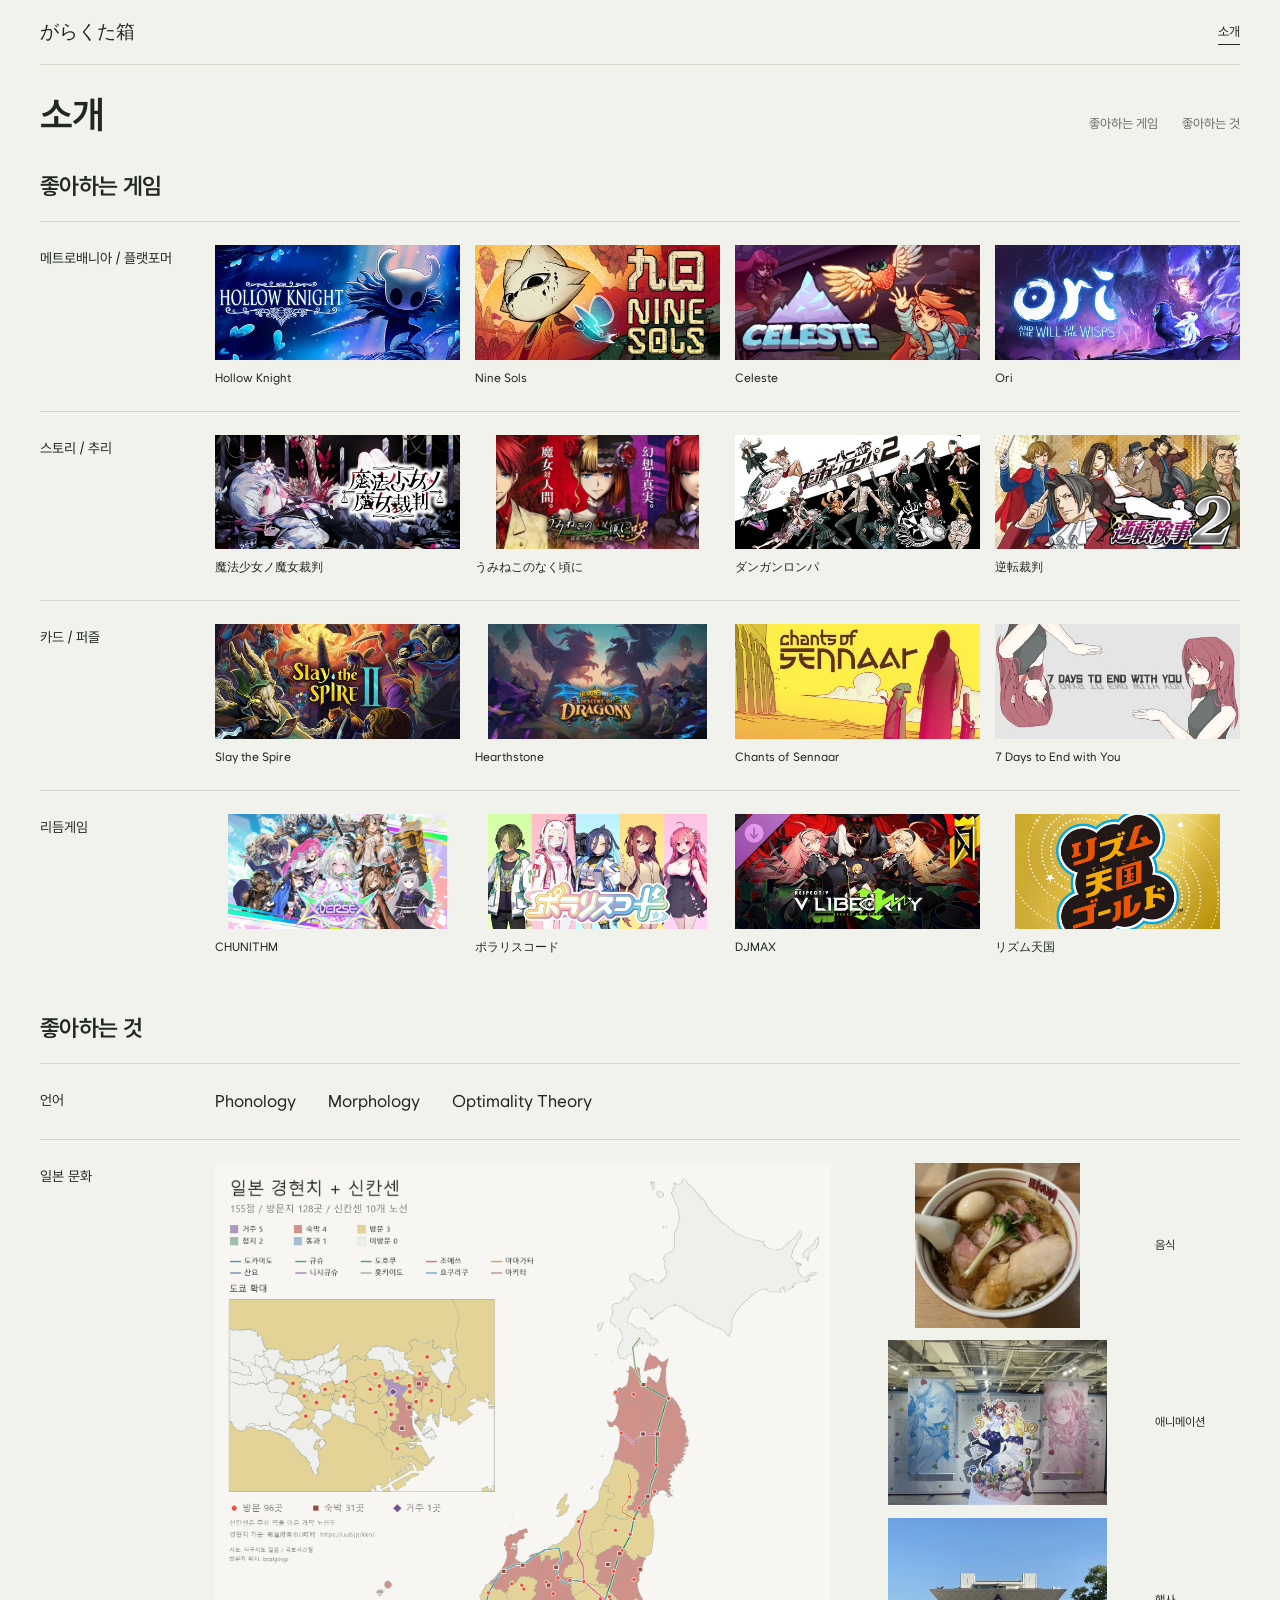
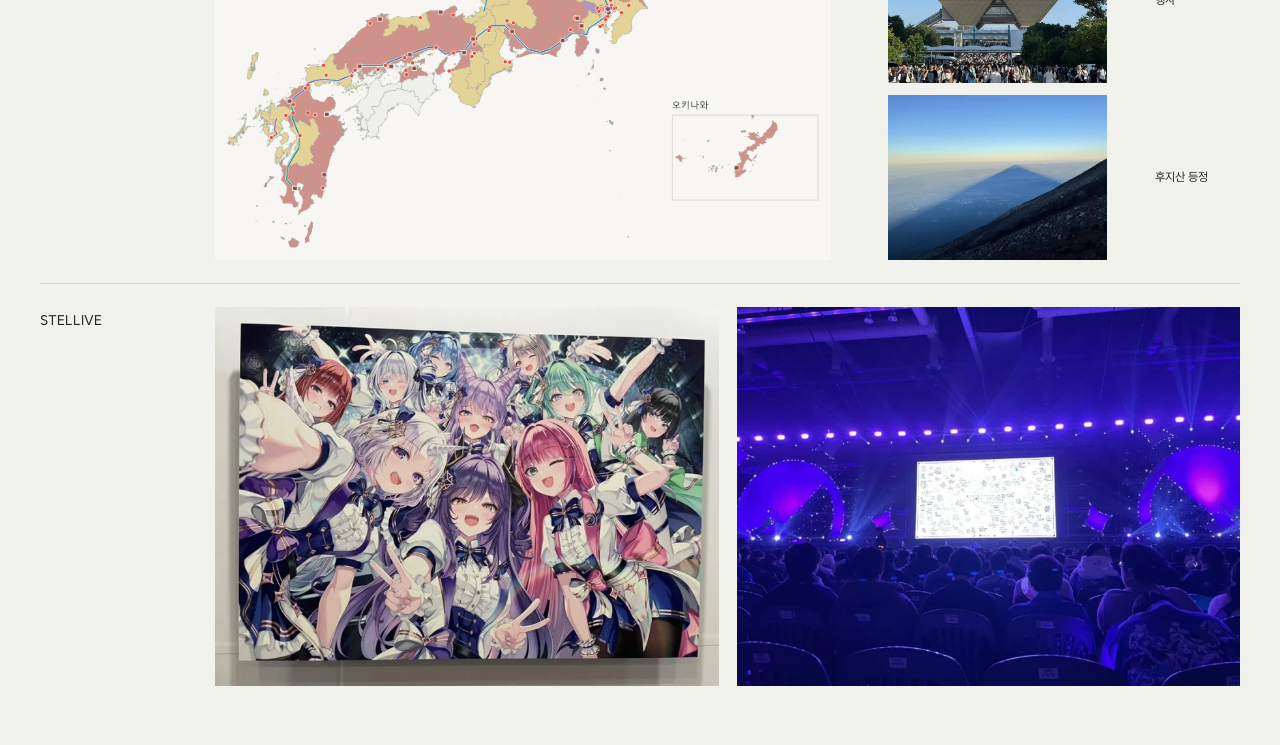
==== about/index.html @ 9c39eebb "Add visual about page and home introduction" ====
<!doctype html>
<html lang="ko">
<head>
  <meta charset="utf-8">
  <meta name="viewport" content="width=device-width, initial-scale=1">
  <meta name="theme-color" content="#f1f2ec">
  <meta name="description" content="좋아하는 게임과 언어, 여행, 일본 문화, STELLIVE.">
  <title>소개 | がらくた箱</title>
  <link rel="icon" href="../assets/favicon.svg" type="image/svg+xml">
  <link rel="stylesheet" href="../src/style.css">
  <script type="module" src="../src/app.js"></script>
</head>
<body>
  <a class="skip-link" href="#content">본문으로</a>
  <div id="app"></div>
</body>
</html>
---- src/style.css ----
@font-face{font-family:Wanted;src:url('../assets/fonts/wanted-regular.woff') format('woff');font-weight:400;font-display:swap}
@font-face{font-family:Wanted;src:url('../assets/fonts/wanted-semibold.woff') format('woff');font-weight:600;font-display:swap}

:root{
  color-scheme:light;
  --paper:#f1f2ec;--ink:#202820;--muted:#666c63;--line:#d3d7cd;
  --space:clamp(20px,3vw,48px);--gap:clamp(24px,3vw,44px);
  font-family:Wanted,'Malgun Gothic',sans-serif;
  color:var(--ink);background:var(--paper);font-synthesis:none;
}
*{box-sizing:border-box}
body{margin:0}
a{color:inherit;text-decoration:none}
button,a{-webkit-tap-highlight-color:transparent;touch-action:manipulation}
button{font:inherit;color:inherit;cursor:pointer;border:0}
img{display:block;max-width:100%}
svg{width:22px;height:22px;fill:none;stroke:currentColor;stroke-width:1.5;stroke-linecap:round;stroke-linejoin:round}
a:focus-visible,button:focus-visible{outline:2px solid var(--ink);outline-offset:5px}
h1:focus{outline:none}
h1,h2,p{margin:0}
.visually-hidden{position:absolute;width:1px;height:1px;padding:0;margin:-1px;overflow:hidden;clip-path:inset(50%);white-space:nowrap;border:0}
[hidden]{display:none!important}
.skip-link{position:fixed;left:20px;top:-60px;z-index:50;padding:12px 20px;background:var(--ink);color:white}
.skip-link:focus{top:14px}
.home,.detail,.game-navigation{width:calc(100% - var(--space)*2);max-width:1200px;margin:0 auto}
.site-footer{width:calc(100% - var(--space)*2);max-width:1200px;margin:0 auto;padding:0 0 24px;text-align:right;font-size:12px;color:var(--muted)}
.page-enter{animation:page-in .25s ease both}
@keyframes page-in{from{opacity:0;transform:translateY(5px)}to{opacity:1;transform:translateY(0)}}

/* Collection */
.home{padding:26px 0 36px}
.home-title{font-family:'Yu Gothic','Meiryo',Wanted,sans-serif;font-size:clamp(27px,3vw,36px);font-weight:600;line-height:1.4;letter-spacing:.02em;margin-bottom:24px}
.game-list{list-style:none;margin:0;padding:0}
.game-row{position:relative;border-bottom:1px solid var(--line)}
.game-row:first-child{border-top:1px solid var(--line)}
.game-row::before{content:'';position:absolute;inset:0;background:var(--game-color);opacity:0;pointer-events:none;transition:opacity .18s}
.game-row:hover::before,.game-row:focus-within::before{opacity:.16}
.game-link{min-width:0;width:100%;padding:12px 20px;display:grid;grid-template-columns:160px minmax(0,1fr) 24px;align-items:center;gap:28px;position:relative;z-index:1}
.game-link:focus-visible{outline-offset:-3px}
.game-image{display:block;position:relative;width:100%;aspect-ratio:var(--shot-ratio);overflow:hidden}
.game-image img{position:absolute;left:var(--shot-left);top:var(--shot-top);width:var(--shot-width);height:var(--shot-height);max-width:none}
.game-label{display:grid;gap:8px;min-width:0}
.game-name{font-size:clamp(24px,2.3vw,32px);font-weight:600;letter-spacing:-.9px;line-height:1.2;word-break:keep-all}
.game-genre{font-size:13px;color:var(--muted);letter-spacing:-.2px;line-height:1.5}
.game-row:has(.quick-play) .game-label{padding-right:110px}
.row-arrow{opacity:.35;transition:opacity .18s,transform .18s}
.game-row:hover .row-arrow,.game-row:focus-within .row-arrow{opacity:1;transform:translateX(3px)}
.quick-play{position:absolute;right:64px;top:50%;transform:translateY(-50%);min-height:44px;font-size:13px;display:flex;gap:10px;align-items:center;z-index:2}
.quick-play:hover{text-decoration:underline;text-underline-offset:4px}
.quick-play span{font-size:15px}
.upcoming-row{display:flex;align-items:center;gap:28px;padding:18px 20px;border-bottom:1px solid var(--line);color:var(--muted);font-size:17px;letter-spacing:-.2px}
.upcoming-mark{width:160px;display:grid;place-items:center;padding:8px 0}
.upcoming-mark svg{width:20px;height:20px;stroke-width:1;opacity:.5}
.about-row{--game-color:#d3d7cd;border-top:1px solid var(--line)}
.about-row+.game-list>.game-row:first-child{border-top:0}
.about-thumbnail{width:100%;height:auto;aspect-ratio:16/9;object-fit:cover;object-position:center 46%}

/* Game navigation */
.game-navigation{display:flex;gap:clamp(24px,3vw,45px);border-bottom:1px solid var(--line);height:57px;align-items:stretch}
.game-tabs{display:flex;gap:clamp(23px,2.7vw,40px);overflow-x:auto;scrollbar-width:none;flex:1;min-width:0;align-items:stretch;white-space:nowrap}
.game-tabs::-webkit-scrollbar{display:none}
.game-tabs a{display:flex;align-items:center;font-size:13px;position:relative;color:var(--muted);flex-shrink:0;transition:color .2s}
.game-tabs a:hover,.game-tabs a[aria-current]{color:var(--ink)}
.game-tabs a[aria-current]::after{content:'';position:absolute;bottom:0;left:0;right:0;height:2px;background:var(--ink)}
.game-tabs a:focus-visible{outline-offset:-4px}
.back-home{font-size:12px;color:var(--ink);display:flex;align-items:center;gap:10px;font-weight:600;flex-shrink:0;white-space:nowrap}
.back-home:hover{text-decoration:underline;text-underline-offset:4px}

/* Description | Screenshots, then the full-width manual */
.detail{--detail-columns:minmax(280px,.9fr) minmax(0,1.25fr);padding:26px 0 34px;display:grid;grid-template-columns:var(--detail-columns);gap:26px var(--gap);align-items:start}
.game-copy{min-width:0;padding-top:5px;grid-column:1;grid-row:1}
.game-copy h1{font-size:clamp(29px,3vw,43px);line-height:1.1;letter-spacing:-1.4px;font-weight:600;text-wrap:balance;overflow-wrap:anywhere}
.detail-genre{font-size:13px;line-height:1.5;color:var(--muted);margin-top:10px}
.description{font-size:15px;line-height:1.9;color:#4f584e;word-break:keep-all;white-space:pre-line;margin-top:21px;max-width:650px}
.play-area{margin-top:23px;display:flex;align-items:center;gap:18px;flex-wrap:wrap}
.play-button{background:var(--ink);color:var(--paper);min-width:145px;height:49px;padding:0 21px;display:inline-flex;justify-content:space-between;align-items:center;gap:40px;font-size:14px;transition:background .2s,color .2s}
.play-button:hover{background:var(--game-color);color:var(--ink)}
.play-context{font-size:12px;color:var(--muted)}
.play-status{margin-top:23px;color:var(--muted);font-size:12px}
.gallery{min-width:0;grid-column:2;grid-row:1}
.gallery-stage{display:block;width:100%;position:relative;padding:0;background:transparent;aspect-ratio:var(--shot-ratio);overflow:hidden}
.gallery-picture{position:absolute;left:var(--shot-left);top:var(--shot-top);width:var(--shot-width);height:var(--shot-height);max-width:none}
.thumbnails{display:flex;gap:10px;margin-top:10px;padding:3px 0;flex-wrap:wrap;align-items:flex-start}
.thumbnails button{width:clamp(76px,8vw,108px);aspect-ratio:var(--shot-ratio);position:relative;padding:0;background:transparent;overflow:hidden;outline-offset:3px}
.thumbnails img{position:absolute;left:var(--shot-left);top:var(--shot-top);width:var(--shot-width);height:var(--shot-height);max-width:none}
.thumbnails button[aria-pressed=true]::after{content:'';position:absolute;inset:0;border:2px solid var(--ink);pointer-events:none}
.expand-icon{position:absolute;bottom:12px;right:12px;background:var(--paper);width:32px;height:32px;display:grid;place-items:center;opacity:0;transform:translateY(3px);transition:opacity .2s,transform .2s}
.gallery-stage:hover .expand-icon,.gallery-stage:focus-visible .expand-icon{opacity:1;transform:translateY(0)}
.icon-button{background:transparent;width:34px;height:34px;font-size:23px;line-height:1;display:grid;place-items:center;transition:background .2s}
.icon-button:hover{background:#e1e5da}

/* The manual stays visible; instructions and key bindings each appear once. */
.manual{grid-column:1/-1;border-top:1px solid var(--line);min-width:0}
.manual-heading{display:flex;align-items:center;justify-content:space-between;gap:20px;padding:18px 0 19px}
.manual h2{font-size:19px;letter-spacing:-.5px;font-weight:600}
.manual-body{display:grid;grid-template-columns:var(--detail-columns);gap:var(--gap);align-items:start}
.manual-body.flow-only{display:block;max-width:900px}
.manual-flow{min-width:0}
.manual-flow ol{margin:0;padding:0;list-style:none;counter-reset:steps}
.manual-flow li{counter-increment:steps;position:relative;font-size:14px;line-height:1.8;padding-left:27px;margin-bottom:14px;word-break:keep-all}
.manual-flow li::before{content:counter(steps);position:absolute;left:0;top:0;color:#7a8473;font-size:12px}
.tip{font-size:12px;line-height:1.8;color:var(--muted);word-break:keep-all;margin-top:18px}
.controls{margin:0}
.controls>div{display:grid;grid-template-columns:minmax(125px,.65fr) minmax(0,1.35fr);gap:17px;padding:10px 0;border-bottom:1px solid var(--line);align-items:center}
.controls>div:first-child{padding-top:0}
.controls dt{display:flex;gap:4px;flex-wrap:wrap}
.controls dd{margin:0;color:#56604f;font-size:13px;line-height:1.6;word-break:keep-all}
kbd{font-family:inherit;display:inline-flex;align-items:center;min-height:25px;padding:3px 7px;background:#e4e7dd;border:1px solid #d6dbcd;border-radius:3px;font-size:12px;line-height:1.35;white-space:nowrap}
.pointer-input{font-size:12px;line-height:1.6;align-self:center}
.pointer-input+.pointer-input::before{content:'/';margin:0 6px;color:var(--muted)}
.rhythm-guide{max-width:1160px;margin:auto;font-size:14px;line-height:1.75;word-break:keep-all}
.rhythm-guide h3{margin:0 0 12px;font-size:16px;font-weight:600}
.guide-start{margin-bottom:22px;color:var(--muted)}
.guide-basic{display:grid;grid-template-columns:1fr 1fr;gap:28px;align-items:center}
.guide-basic img,.guide-lessons img{width:100%;height:auto}
.guide-basic p+p{margin-top:12px}
.note-inputs{padding:24px 0;border-bottom:1px solid var(--line)}
.note-inputs dl{display:grid;grid-template-columns:repeat(4,minmax(0,1fr));gap:20px;margin:20px 0 12px}
.note-inputs dl>div{min-width:0}
.note-inputs dt{display:flex;flex-direction:column;gap:12px}
.note-label{font-size:12px;color:var(--muted)}
.note-inputs dd{display:flex;align-items:center;gap:6px;margin:6px 0 0;font-size:13px;min-height:28px;flex-wrap:wrap}
.input-join{color:var(--muted);font-size:12px}
.note-symbol{height:40px;display:flex;align-items:center;position:relative;width:160px;max-width:100%;padding:0 14px;background:#0e0e12;color:#eeeef4}
.note-symbol::before{content:'';height:9px;width:100%;background:currentColor}
.note-symbol i{position:absolute;left:50%;top:50%;transform:translate(-50%,-50%)}
.note-chord{color:#ffdc80}
.note-chord i{width:28px;height:25px;background:currentColor}
.note-chord i::before,.note-chord i::after{content:'';position:absolute;top:6px;width:3px;height:13px;background:var(--ink)}
.note-chord i::before{left:8px}.note-chord i::after{right:8px}
.note-click{color:#ffad79}
.note-click i{width:21px;height:21px;background:currentColor;border:3px solid var(--ink);transform:translate(-50%,-50%) rotate(45deg)}
.note-catch{color:#78dbc0}
.note-catch i{width:23px;height:23px;background:currentColor;border:6px solid var(--ink);border-radius:50%}
.guide-hint{font-size:12px;color:var(--muted)}
.guide-lessons{display:grid;grid-template-columns:1fr 1fr;gap:28px;padding:24px 0}
.guide-lessons img{margin-bottom:12px}
.guide-footer{border-top:1px solid var(--line);padding:20px 0 0;color:var(--muted);font-size:12px}
.guide-shortcuts{display:flex;gap:25px;flex-wrap:wrap;margin:0 0 14px;color:var(--ink)}
.guide-shortcuts>div{display:flex;gap:10px;align-items:center}.guide-shortcuts dd{margin:0}
.guide-footer p+p{margin-top:8px}

/* Image viewer */
.modal-open{overflow:hidden}
.lightbox{border:0;padding:0;background:#111513;color:#f1f2ec;width:min(1440px,96vw);max-width:96vw;max-height:95dvh;overflow:auto}
.lightbox::backdrop{background:#111513ee;backdrop-filter:blur(8px)}
.lightbox-toolbar{display:flex;align-items:center;justify-content:flex-end;gap:8px;padding:10px 18px}
.lightbox-toolbar .icon-button:hover{background:#35402f}
.lightbox-close{display:flex;align-items:center;gap:30px;background:none;color:inherit;font-size:13px;padding:10px 5px 10px 20px;margin-left:15px}
.lightbox-close span{font-size:23px}
.lightbox-image{position:relative;overflow:hidden;aspect-ratio:var(--shot-ratio);width:min(100%,calc((93dvh - 65px)*var(--shot-aspect)));margin:0 auto}
.lightbox-image img{position:absolute;left:var(--shot-left);top:var(--shot-top);width:var(--shot-width);height:var(--shot-height);max-width:none}
.missing{margin:50px var(--space)}
.missing h1{font-size:30px;margin-bottom:25px}
.missing a{text-decoration:underline;text-underline-offset:6px}

@media(min-width:1700px){
  .game-name{font-size:31px}
}
@media(max-width:1000px){
  .game-name{font-size:24px}
  .game-genre{font-size:12px}
  .game-tabs{gap:24px}
  .game-tabs a{font-size:12px}
  .detail{--detail-columns:minmax(250px,.9fr) minmax(0,1.25fr)}
  .game-copy h1{font-size:34px}
  .description{font-size:14px;line-height:1.85;margin-top:16px}
  .controls>div{grid-template-columns:minmax(100px,.8fr) minmax(0,1.2fr);gap:12px}
}
@media(max-width:740px){
  :root{--space:20px;--gap:24px}
  .home{padding-top:22px}
  .game-link{grid-template-columns:104px minmax(0,1fr);gap:14px;padding:14px 0}
  .game-label{gap:7px}
  .game-row:has(.quick-play) .game-label{padding-right:0}
  .game-row:has(.quick-play) .game-genre{padding-right:76px}
  .game-name{font-size:20px;letter-spacing:-.6px}
  .quick-play{top:auto;bottom:9px;right:0;transform:none;min-height:36px;font-size:12px}
  .row-arrow{display:none}
  .upcoming-row{gap:14px;padding:16px 0;font-size:15px}
  .upcoming-mark{width:104px;flex-shrink:0}
  .game-navigation{height:52px;gap:24px}
  .game-tabs{gap:24px}
  .detail{display:flex;flex-direction:column;padding:24px 0 30px;gap:24px}
  .game-copy,.gallery,.manual{width:100%}
  .game-copy{padding:0}
  .game-copy h1{font-size:33px;letter-spacing:-1.2px;text-wrap:initial}
  .description{max-width:none;font-size:14px;line-height:1.8;margin-top:15px}
  .play-area{margin-top:19px}
  .expand-icon{opacity:1;width:28px;height:28px;bottom:8px;right:8px}
  .expand-icon svg{width:18px;height:18px}
  .manual-heading{padding:17px 0}
  .manual h2{font-size:18px}
  .manual-body{display:flex;flex-direction:column;gap:20px}
  .manual-flow li{font-size:14px;margin-bottom:11px}
  .tip{font-size:13px;margin-top:14px}
  .controls{width:100%}
  .controls>div{grid-template-columns:minmax(112px,1fr) minmax(0,1.3fr);gap:13px}
  .controls dd{font-size:14px}
  .pointer-input,kbd{font-size:13px}
  .guide-basic,.guide-lessons{grid-template-columns:1fr;gap:22px}
  .guide-start{font-size:14px}
  .note-inputs dl{grid-template-columns:repeat(2,minmax(0,1fr));gap:24px 20px}
  .guide-basic p,.guide-lessons p{font-size:14px}
  .guide-hint,.guide-footer,.note-label{font-size:13px}
  .lightbox{width:100vw;max-width:100vw}
  .lightbox-toolbar{padding:8px 12px}
  .lightbox-close{gap:20px}
}
@media(max-width:380px){
  .game-link{grid-template-columns:88px minmax(0,1fr);gap:12px}
  .game-name{font-size:19px}
  .upcoming-mark{width:88px}
  .game-row:has(.quick-play) .game-genre{padding-right:68px}
}
@media(prefers-reduced-motion:reduce){*,*::before,*::after{animation:none!important;transition:none!important;scroll-behavior:auto!important}}

/* About: images and short labels, with the same paper as the game collection. */
.about-header,.about{width:calc(100% - var(--space)*2);max-width:1200px;margin:0 auto}
.about-header{display:flex;align-items:center;justify-content:space-between;min-height:65px;border-bottom:1px solid var(--line);font-size:13px}
.about-header>a:first-child{font-family:'Yu Gothic','Meiryo',sans-serif;font-size:19px;font-weight:600}
.about-header>a:last-child{border-bottom:1px solid var(--ink);padding:5px 0}
.about{padding:27px 0 36px}
.about-heading{display:flex;align-items:baseline;justify-content:space-between;gap:24px;margin-bottom:35px}
.about-heading h1{font-size:38px;font-weight:600;letter-spacing:-1px}
.about-heading nav{display:flex;gap:24px;font-size:13px;color:var(--muted)}
.about-heading nav a:hover{color:var(--ink);text-decoration:underline;text-underline-offset:5px}
.about h2{font-size:23px;font-weight:600;letter-spacing:-.6px;margin-bottom:21px}
.about h3{font-size:14px;font-weight:400;line-height:1.7;margin:0;word-break:keep-all}
.taste-row,.interest-row{display:grid;grid-template-columns:150px minmax(0,1fr);gap:25px;padding:23px 0;border-top:1px solid var(--line)}
.taste-row h3,.interest-row h3{padding-top:2px}
.taste-grid{display:grid;grid-template-columns:repeat(4,minmax(0,1fr));gap:15px}
.taste-item{min-width:0;display:block}
.taste-art{display:block;aspect-ratio:460/215;overflow:hidden}
.taste-art img{width:100%;height:100%;object-fit:contain;object-position:center}
.taste-art--kenji{position:relative}
.taste-art--kenji>img:first-child{object-fit:cover;object-position:center top}
.taste-art--kenji .taste-logo{position:absolute;right:3%;bottom:3%;width:58%;height:auto}
.taste-name{font-size:12px;line-height:1.5;display:block;margin-top:9px;overflow-wrap:anywhere}
.taste-name[lang=ja]{font-family:'Yu Gothic','Meiryo',sans-serif}
.interests{margin-top:34px}
.language-terms{display:flex;flex-wrap:wrap;gap:12px 32px;list-style:none;margin:0;padding:0;font-size:17px;line-height:1.7}
.about figure{margin:0;min-width:0}
.about figcaption{font-size:12px;line-height:1.6;margin-top:9px}
.interest-picture button{display:block;width:100%;padding:0;background:transparent;cursor:zoom-in}
.interest-picture img{width:100%;height:auto}
.interest-picture button:hover{outline:1px solid var(--muted);outline-offset:4px}
.culture-layout{display:grid;grid-template-columns:minmax(0,1.6fr) minmax(240px,1fr);gap:24px;align-items:stretch}
.culture-layout>.travel-map{align-self:center}
.culture-side{display:grid;grid-template-rows:repeat(4,minmax(0,1fr));gap:12px;min-height:0}
.culture-side .interest-picture{display:grid;grid-template-columns:minmax(0,1fr) 85px;gap:15px;align-items:center;min-height:0}
.culture-side button{height:100%;min-height:0;display:flex;align-items:center;justify-content:center;overflow:hidden}
.culture-side img{width:auto;height:auto;max-width:100%;max-height:165px;object-fit:contain}
.culture-side .food-square button{width:min(100%,165px);height:auto;justify-self:center;align-self:center}
.culture-side .food-square img{width:100%;height:auto;max-height:none;aspect-ratio:1;object-fit:cover;object-position:50% 100%;transform:scale(1.12);transform-origin:center 38%}
.culture-side figcaption{margin:0;word-break:keep-all}
.stellive-grid{display:grid;grid-template-columns:repeat(2,minmax(0,1fr));gap:18px;align-items:start}
.stellive-grid figcaption:empty{display:none}
.favorites,.interests{scroll-margin-top:24px}
.about-viewer{border:0;padding:0;background:var(--paper);color:var(--ink);width:min(1400px,96vw);max-width:96vw;height:94dvh;max-height:94dvh;overflow:hidden}
.about-viewer::backdrop{background:#172018d9;backdrop-filter:blur(6px)}
.viewer-toolbar{height:56px;display:flex;align-items:center;gap:22px;padding:0 20px;border-bottom:1px solid var(--line);font-size:13px}
.viewer-title{margin-right:auto;font-weight:600}
.viewer-toolbar button{background:transparent;padding:10px 0;white-space:nowrap}
.viewer-toolbar button:hover{text-decoration:underline;text-underline-offset:4px}
.viewer-canvas{height:calc(100% - 56px);overflow:auto;display:flex;align-items:center;justify-content:center;padding:12px;overscroll-behavior:contain}
.viewer-canvas img{display:block;max-width:100%;max-height:100%;width:auto;height:auto;flex:none}
.viewer-canvas.is-zoomed{display:block;cursor:grab}
.viewer-canvas.is-zoomed img{max-width:none;max-height:none;width:1600px;height:auto}
.viewer-canvas.is-dragging{cursor:grabbing}
@media(max-width:1000px){
  .taste-row,.interest-row{grid-template-columns:125px minmax(0,1fr);gap:20px}
  .taste-grid{gap:12px}
  .about h3{font-size:13px}
}
@media(max-width:740px){
  .about-header{min-height:56px}
  .about{padding-top:22px}
  .about-heading{margin-bottom:29px;gap:15px}
  .about-heading h1{font-size:32px}
  .about-heading nav{gap:16px;font-size:12px}
  .about h2{font-size:21px;margin-bottom:17px}
  .taste-row,.interest-row{grid-template-columns:1fr;gap:14px;padding:20px 0}
  .about h3{font-size:14px}
  .taste-grid{grid-template-columns:repeat(2,minmax(0,1fr));gap:18px 14px}
  .taste-name,.about figcaption{font-size:12px}
  .language-terms{font-size:15px;gap:8px 24px}
  .culture-layout{grid-template-columns:1fr;gap:18px}
  .culture-side{grid-template-columns:repeat(2,minmax(0,1fr));grid-template-rows:auto;gap:18px 14px}
  .culture-side .interest-picture{display:flex;flex-direction:column;gap:9px;align-items:stretch}
  .culture-side button{height:145px}
  .culture-side img{max-height:145px}
  .stellive-grid{grid-template-columns:1fr}
  .viewer-toolbar{gap:16px;padding:0 12px}
  .viewer-title{max-width:35%;overflow:hidden;text-overflow:ellipsis;white-space:nowrap}
  .viewer-canvas{padding:8px}
}
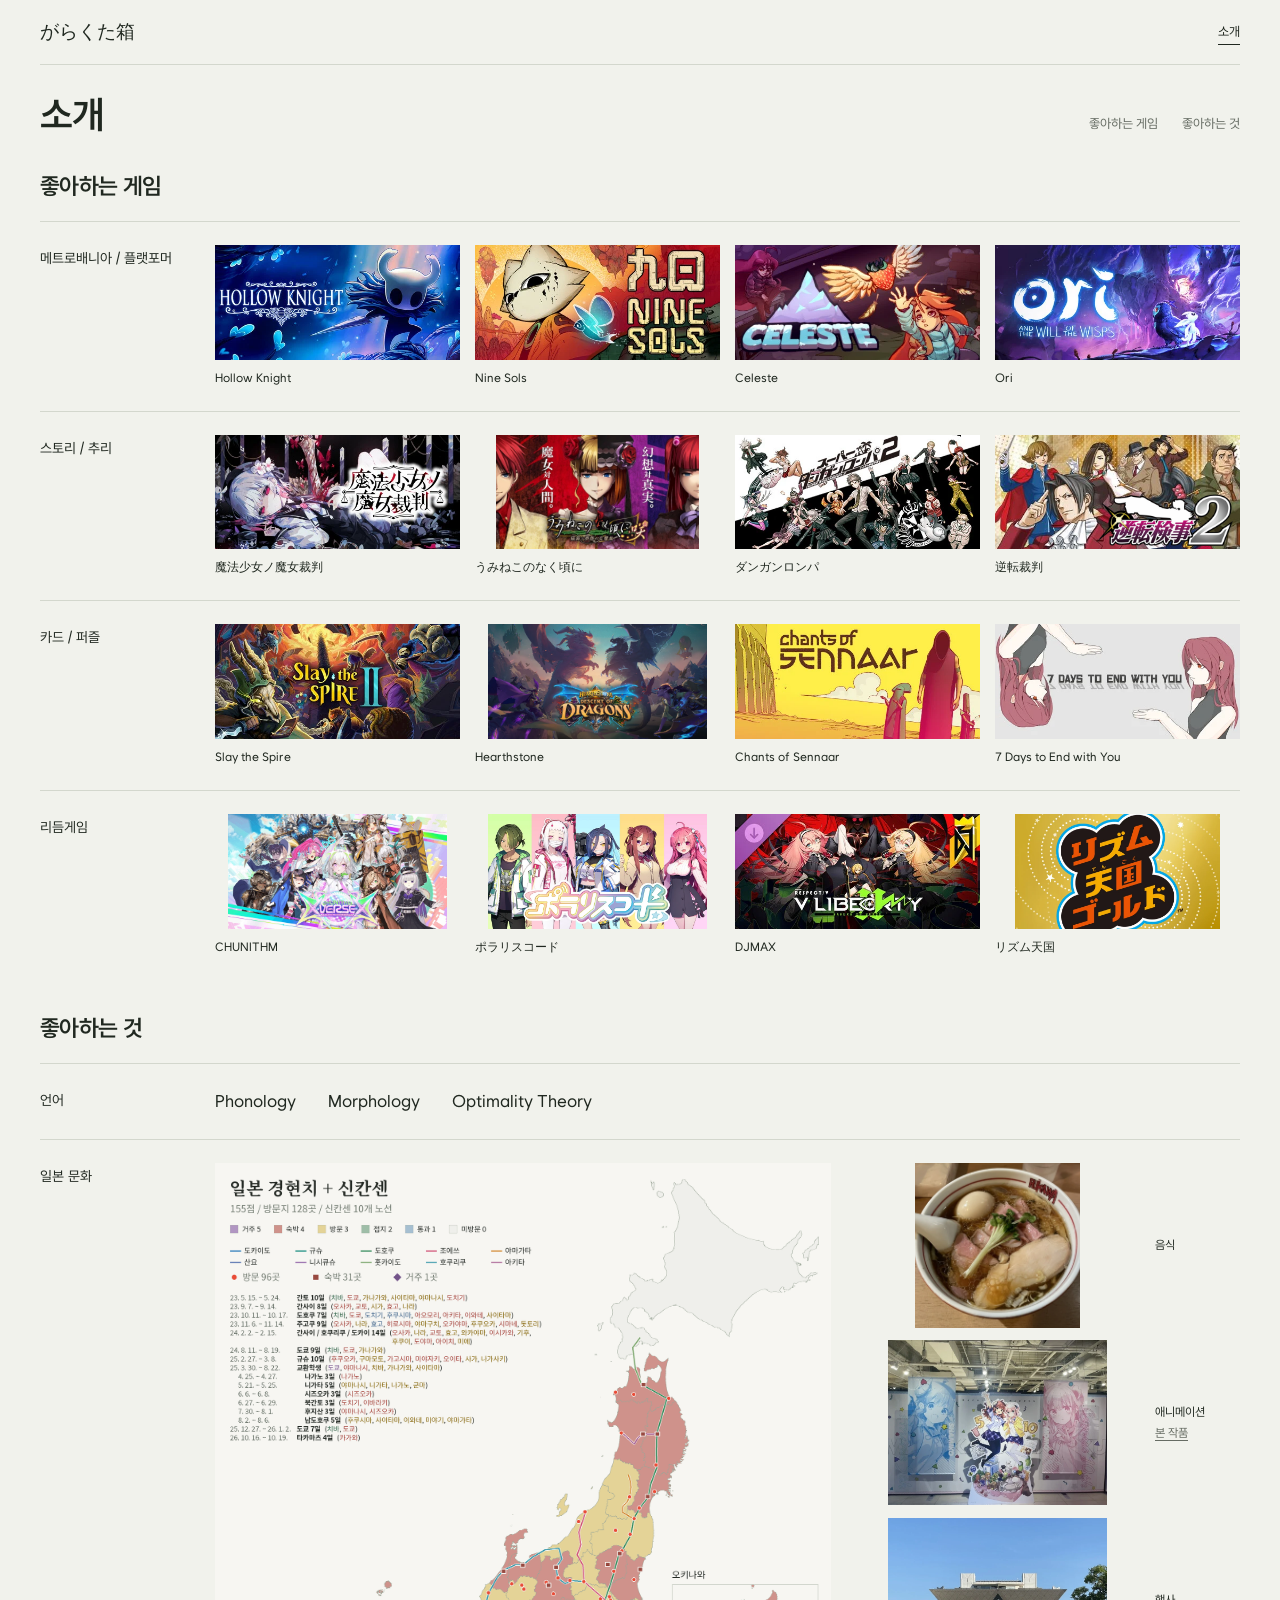
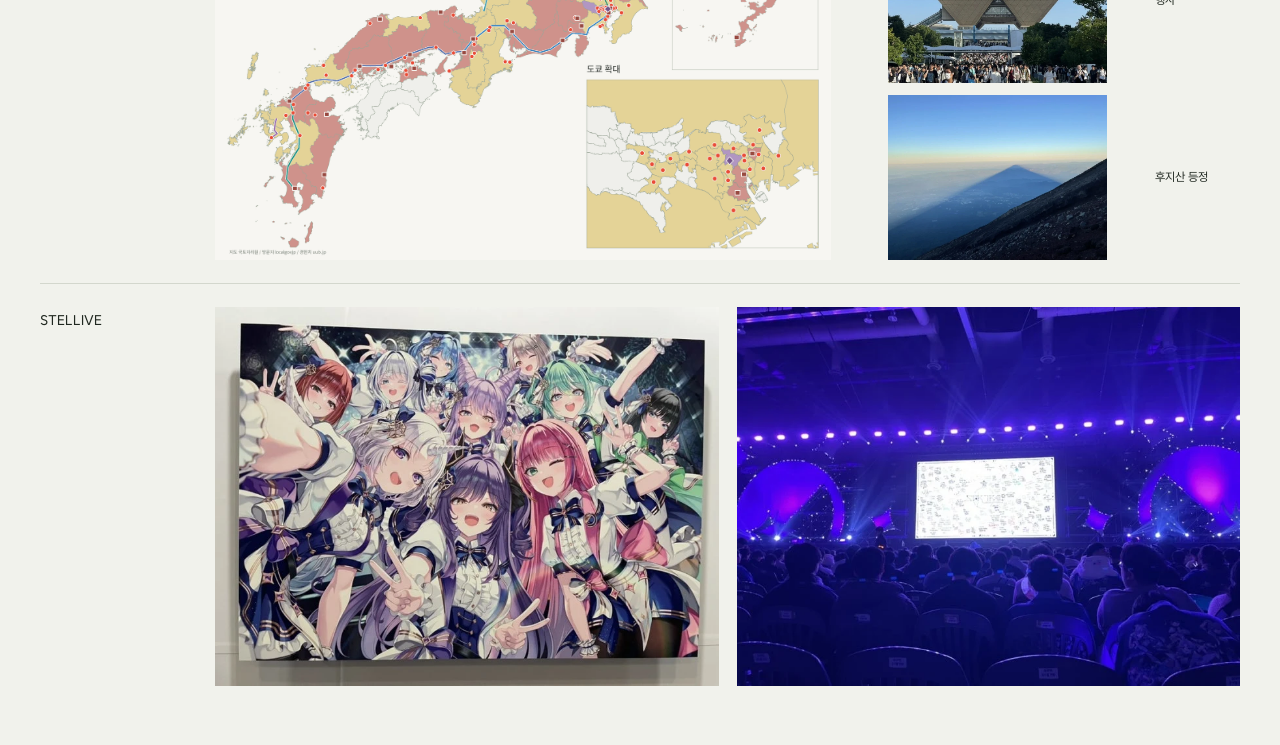
==== commit f3325e3e: "Add anime viewing records and poster gallery" ====
--- a/about/index.html
+++ b/about/index.html
@@ -7,7 +7,7 @@
   <meta name="description" content="좋아하는 게임과 언어, 여행, 일본 문화, STELLIVE.">
   <title>소개 | がらくた箱</title>
   <link rel="icon" href="../assets/favicon.svg" type="image/svg+xml">
-  <link rel="stylesheet" href="../src/style.css">
+  <link rel="stylesheet" href="../src/style.css?v=anime-record">
   <script type="module" src="../src/app.js"></script>
 </head>
 <body>
--- a/src/style.css
+++ b/src/style.css
@@ -99,6 +99,89 @@
 .manual-flow ol{margin:0;padding:0;list-style:none;counter-reset:steps}
 .manual-flow li{counter-increment:steps;position:relative;font-size:14px;line-height:1.8;padding-left:27px;margin-bottom:14px;word-break:keep-all}
 .manual-flow li::before{content:counter(steps);position:absolute;left:0;top:0;color:#7a8473;font-size:12px}
+.rewind-example{
+  display:grid;grid-template-columns:var(--detail-columns);grid-template-rows:auto 1fr;
+  grid-template-areas:"copy demo" "controls demo";gap:12px var(--gap);align-items:start;
+  margin:0 0 28px;padding:0 0 24px;border-bottom:1px solid var(--line);
+  --rewind-piece:#293d4b;--rewind-floor:#f4f6f1;--rewind-mechanism:#52665a;
+}
+.rewind-copy,.rewind-demo{min-width:0}
+.rewind-copy{grid-area:copy}
+.rewind-demo{grid-area:demo}
+.rewind-controls{grid-area:controls;min-width:0}
+.rewind-copy h3{margin:0 0 10px;font-size:18px;font-weight:600}
+.rewind-copy p,.rewind-status{font-size:14px;line-height:1.65;color:#4f584e;word-break:keep-all;overflow-wrap:anywhere}
+.rewind-legend{display:flex;flex-wrap:wrap;align-items:center;gap:8px 20px;list-style:none;margin:16px 0 0;padding:0;color:#4f584e;font-size:13px}
+.rewind-legend li{display:flex;align-items:center;gap:5px}
+.rewind-legend svg{display:block;width:24px;height:27px}
+.rewind-board{display:block;width:100%;height:auto;aspect-ratio:520/202;background:#e2e8e0}
+.rewind-tile{fill:var(--rewind-floor);stroke:#b8c5ba;stroke-width:1}
+.rewind-start{stroke:#78897c;stroke-width:1.5;stroke-dasharray:2 4}
+.rewind-wire{stroke:#87998c;stroke-width:1.5;stroke-dasharray:3 5}
+.rewind-board.is-open .rewind-wire{stroke:var(--rewind-mechanism);stroke-width:2;stroke-dasharray:none}
+.rewind-player{fill:var(--rewind-piece);stroke:var(--rewind-piece);stroke-width:1.3}
+.rewind-clone{fill:#e2e8e0;stroke:var(--rewind-piece);stroke-width:1.7;stroke-dasharray:3 2.3}
+.rewind-plate-base{fill:var(--rewind-mechanism);stroke:none}
+.rewind-plate-spring{stroke:var(--rewind-mechanism);stroke-width:2}
+.rewind-plate-cap{fill:#bdd0bf;stroke:var(--rewind-mechanism);stroke-width:1.5}
+.rewind-door-frame{stroke:var(--rewind-mechanism);stroke-width:3.5}
+.rewind-door-leaf{fill:#a6b8aa;stroke:var(--rewind-mechanism);stroke-width:1.4}
+.rewind-token,.rewind-plate-cap,.rewind-door-leaf{transition:transform .18s ease-out}
+.rewind-board.is-open .rewind-plate-cap{transform:translateY(5px)}
+.rewind-board.is-open .rewind-door-left{transform:translateX(-17px)}
+.rewind-board.is-open .rewind-door-right{transform:translateX(17px)}
+.rewind-log{display:grid;grid-template-columns:6em minmax(0,1fr);align-items:center;gap:7px;min-height:30px;margin-top:10px;font-size:13px;color:var(--muted)}
+.rewind-log ol{display:flex;gap:4px;list-style:none;padding:0;margin:0}
+.rewind-log li{display:flex;align-items:center;justify-content:space-between;width:40px;min-height:27px;padding:0 6px;background:#e2e8e4;color:var(--ink)}
+.rewind-log .is-replayed{background:#cfdfd4;color:#254831}
+.rewind-log .is-replayed::after{content:'';width:8px;height:4px;border-left:1.5px solid;border-bottom:1.5px solid;transform:rotate(-45deg)}
+.rewind-status{margin:7px 0 10px;min-height:2lh}
+.rewind-actions{display:grid;grid-template-columns:minmax(0,11em) auto;justify-content:start;gap:8px;font-size:13px}
+.rewind-actions button{padding:8px 11px;min-height:44px;background:#dee6df;word-break:keep-all}
+.rewind-actions [data-rewind-next]{background:var(--rewind-piece);color:#fff}
+.rewind-actions button:hover{box-shadow:inset 0 0 0 1px currentColor}
+@media(max-width:740px){
+  .rewind-example{grid-template-columns:minmax(0,1fr);grid-template-rows:auto;grid-template-areas:"copy" "demo" "controls";gap:14px}
+  .rewind-legend{margin-top:9px}
+  .rewind-token use{transform:scale(1.18)}
+}
+.screenshot-walkthrough{display:grid;grid-template-columns:repeat(3,minmax(0,1fr));gap:16px;margin:0;padding:0;list-style:none}
+.screenshot-walkthrough figure{margin:0}
+.screenshot-walkthrough img{width:100%;height:auto}
+.screenshot-walkthrough figcaption{margin-top:9px;font-size:14px;line-height:1.6;word-break:keep-all}
+.screenshot-walkthrough h3{margin:0 0 6px;font-size:15px}
+.walkthrough-keys{display:flex;gap:4px;margin-bottom:6px}
+@media(max-width:680px){.screenshot-walkthrough{grid-template-columns:1fr}}
+.project-credit{grid-column:1/-1;color:var(--muted);font-size:12px;line-height:1.6}
+.manual-flow li,.tip,.rhythm-guide p,.screenshot-walkthrough figcaption p,.rewind-copy p,.rewind-status,.word-example-copy p,.word-feedback{white-space:pre-line}
+.word-example{display:grid;grid-template-columns:minmax(0,1fr) minmax(0,1.35fr);gap:var(--gap);align-items:center}
+.word-example-copy{font-size:14px;line-height:1.75;word-break:keep-all}
+.word-example-copy p+p{margin-top:12px;color:var(--muted)}
+.word-example-board{min-width:0;padding:clamp(12px,2.2vw,24px);background:#e4eef6}
+.word-path{display:grid;grid-template-columns:repeat(2,minmax(0,1fr) minmax(15px,.42fr)) minmax(0,1fr);align-items:center;max-width:500px;margin:0 auto}
+.word-card{display:grid;grid-template-rows:1fr auto;align-items:center;min-width:0;min-height:74px;padding:7px 3px 0;background:#fbfcff;border:1px solid #b3cbdc;border-radius:5px;color:#243747;text-align:center}
+.word-card-icon{font:clamp(22px,3vw,33px)/1.25 'Segoe UI Emoji','Apple Color Emoji',sans-serif}
+.word-card-name{font-size:13px;font-weight:600;background:#c4dbed;padding:3px 0;border-radius:2px}
+.word-slot{background:transparent;border:1px dashed #7698b0;place-content:center;grid-template-rows:auto auto;color:#52748b;font-size:13px}
+.word-slot:has(.word-card-name){background:#fbfcff;place-content:stretch;grid-template-rows:1fr auto;border-style:solid}
+.word-edge{height:2px;background:#adc3d5;display:grid;place-items:center}
+[data-result=connected] .word-edge{background:#26704e}
+[data-result=broken] .word-edge{background:none;border-top:2px dashed #9a4a4b}
+[data-result] .word-edge::after{display:grid;place-items:center;width:17px;height:17px;margin-top:-8px;background:#e4eef6;font-size:13px;font-weight:600}
+[data-result=connected] .word-edge::after{content:"✓";color:#1d5e41}
+[data-result=broken] .word-edge::after{content:"×";color:#903b3c;margin-top:-9px}
+.word-feedback{min-height:2.8em;padding:8px 0 0;text-align:center;font-size:13px;line-height:1.5;word-break:keep-all}
+.word-hand{display:flex;justify-content:center;align-items:end;gap:8px}
+.word-hand .word-card{width:64px;min-height:58px}
+.word-hand .word-card-icon{font-size:22px}
+.word-hand .word-card,.word-slot:has(.word-card-name){cursor:grab;touch-action:none;user-select:none}
+.word-hand .word-card[aria-pressed=true]{background:transparent;border-style:dashed;opacity:.55;cursor:default}
+.word-hand .word-card[aria-pressed=true] span{visibility:hidden}
+.word-slot.is-drop-target,.word-hand.is-drop-target{outline:2px solid #2e566e;outline-offset:3px}
+.word-drag-card{position:fixed;z-index:60;pointer-events:none;opacity:.92;box-shadow:0 5px 14px #254c6440}
+.word-submit{min-height:40px;padding:5px 15px;background:#254c64;color:#fff;border-radius:4px;font-size:14px}
+.word-submit:disabled{opacity:.45;cursor:default}
+@media(max-width:680px){.word-example{grid-template-columns:minmax(0,1fr);gap:15px}}
 .tip{font-size:12px;line-height:1.8;color:var(--muted);word-break:keep-all;margin-top:18px}
 .controls{margin:0}
 .controls>div{display:grid;grid-template-columns:minmax(125px,.65fr) minmax(0,1.35fr);gap:17px;padding:10px 0;border-bottom:1px solid var(--line);align-items:center}
@@ -254,6 +337,9 @@
 .culture-side .food-square button{width:min(100%,165px);height:auto;justify-self:center;align-self:center}
 .culture-side .food-square img{width:100%;height:auto;max-height:none;aspect-ratio:1;object-fit:cover;object-position:50% 100%;transform:scale(1.12);transform-origin:center 38%}
 .culture-side figcaption{margin:0;word-break:keep-all}
+.culture-side figcaption:has(.anime-record-link){display:flex;flex-wrap:wrap;gap:2px 8px}
+.anime-record-link{color:var(--muted);text-decoration:underline;text-underline-offset:3px;white-space:nowrap}
+.anime-record-link:hover,.anime-record-link:focus-visible{color:var(--ink)}
 .stellive-grid{display:grid;grid-template-columns:repeat(2,minmax(0,1fr));gap:18px;align-items:start}
 .stellive-grid figcaption:empty{display:none}
 .favorites,.interests{scroll-margin-top:24px}
